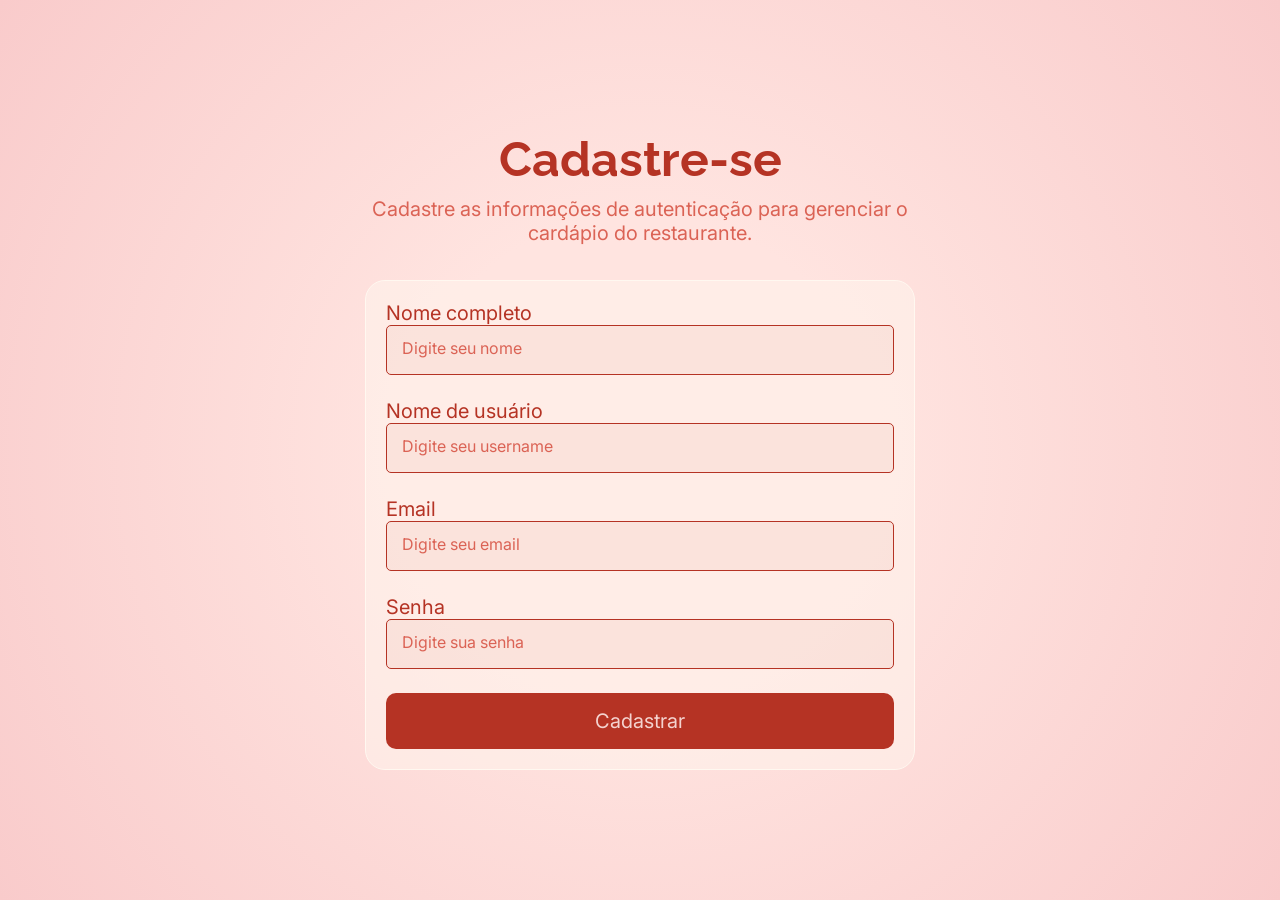
==== cadastro/index.html @ 7102d1e1 "Add cadastro" ====
<!DOCTYPE html>
<html lang="pt-br">
<head>
    <meta charset="UTF-8">
    <meta name="viewport" content="width=device-width, initial-scale=1.0">
    <link rel="preconnect" href="https://fonts.googleapis.com">
    <link rel="preconnect" href="https://fonts.gstatic.com" crossorigin>
    <link href="https://fonts.googleapis.com/css2?family=Inter:ital,opsz,wght@0,14..32,100..900;1,14..32,100..900&family=Raleway:ital,wght@0,100..900;1,100..900&display=swap" rel="stylesheet">
    <link rel="stylesheet" href="styles.css">
    <link rel="icon" type="image/svg+xml" href="../imagens/logo-favicon.svg">
    <title>Cadastro | Painel de Controle</title>
</head>
<body>
    <main>
        <header>
            <h1 id="instrucao1">Cadastre-se</h1>
            <p id="instrucao2">Cadastre as informações de autenticação para gerenciar o cardápio do restaurante.</p>
        </header>

        <section id="formulario">
            <form action="cadastrar.php" method="post">
                <div>
                    <label for="nome-completo">Nome completo</label>
                    <input type="text" name="nome-completo" id="nome-completo" class="campo" placeholder="Digite seu nome" autocomplete="name">
                </div>
                <br>
                <div>
                    <label for="username">Nome de usuário</label>
                    <input type="text" name="username" id="username" class="campo" placeholder="Digite seu username" autocomplete="username">
                </div>
                <br>
                <div>
                    <label for="email">Email</label>
                    <input type="email" name="email" id="email" class="campo" placeholder="Digite seu email" autocomplete="email">
                </div>
                <br>
                <div>
                    <label for="senha">Senha</label>
                    <input type="password" name="senha" id="senha" class="campo" placeholder="Digite sua senha" required>
                </div>
                <br>
                <button type="submit" id="botao">Cadastrar</button>
            </form>
        </section>
    </main>
</body>
</html>
---- cadastro/styles.css ----
* {
    box-sizing: border-box;
    margin: 0;
    padding: 0;
}

body {
    background: #F5E2CE;
    background: radial-gradient(circle, #FFE4E0 30%, #F9CBCB 100%);
    width: 100dvw;
    height: 100dvh;
    display: flex;
    flex-direction: column;
    justify-content: center;
    margin: auto;
    align-content: center;
    font-family: 'Inter', sans-serif;
}

main {    
    display: flex;
    flex-direction: column;
    gap: 35px;
}

header {
    width: 550px;
    margin: 0 auto;
    text-align: center;
    color: #B53324;
    display: flex;
    flex-direction: column;
    gap: 10px;
    & #instrucao1 {
        font-family: 'Raleway', sans-serif;
        font-size: 48px;
        font-weight: bold;
    }

    & #instrucao2 {
        color: #DB6355;
        font-size: 20px;
    }
}

section {
    font-size: 20px;
    padding: 20px;
    margin: 0 auto;
    width: 550px;
    border: 1px solid #FFF8F0;
    background-color: rgba(255, 248, 240, 0.5);
    border-radius: 20px;
    font-family: 'Inter', sans-serif;
}

label {
    color: #B53324;
}

.campo {
    width: 100%;
    border: 1px solid #B53324;
    background-color: rgba(181, 51, 36, 0.05);
    padding: 15px;
    height: 50px;
    border-radius: 5px;
    color: #B53324;
}

.campo::placeholder {
    color: #DB6355;
    font-family: 'Inter', sans-serif;
    font-size: 16px;
}

.campo:focus {
    border:2px solid #B53324;
    outline: none;
    transition: all 0.1s ease-in-out;
}

button {
   width: 100%; 
   height: 56px;
   background-color: #B53324;
   border: none;
   border-radius: 10px;
   color: #F4D3CF;
   font-family: 'Inter', sans-serif;
   font-size: 20px;
}

button:hover {
    filter: drop-shadow(0 0 0.5rem #B53324);
    transition: all 0.4s ease-in-out;
}
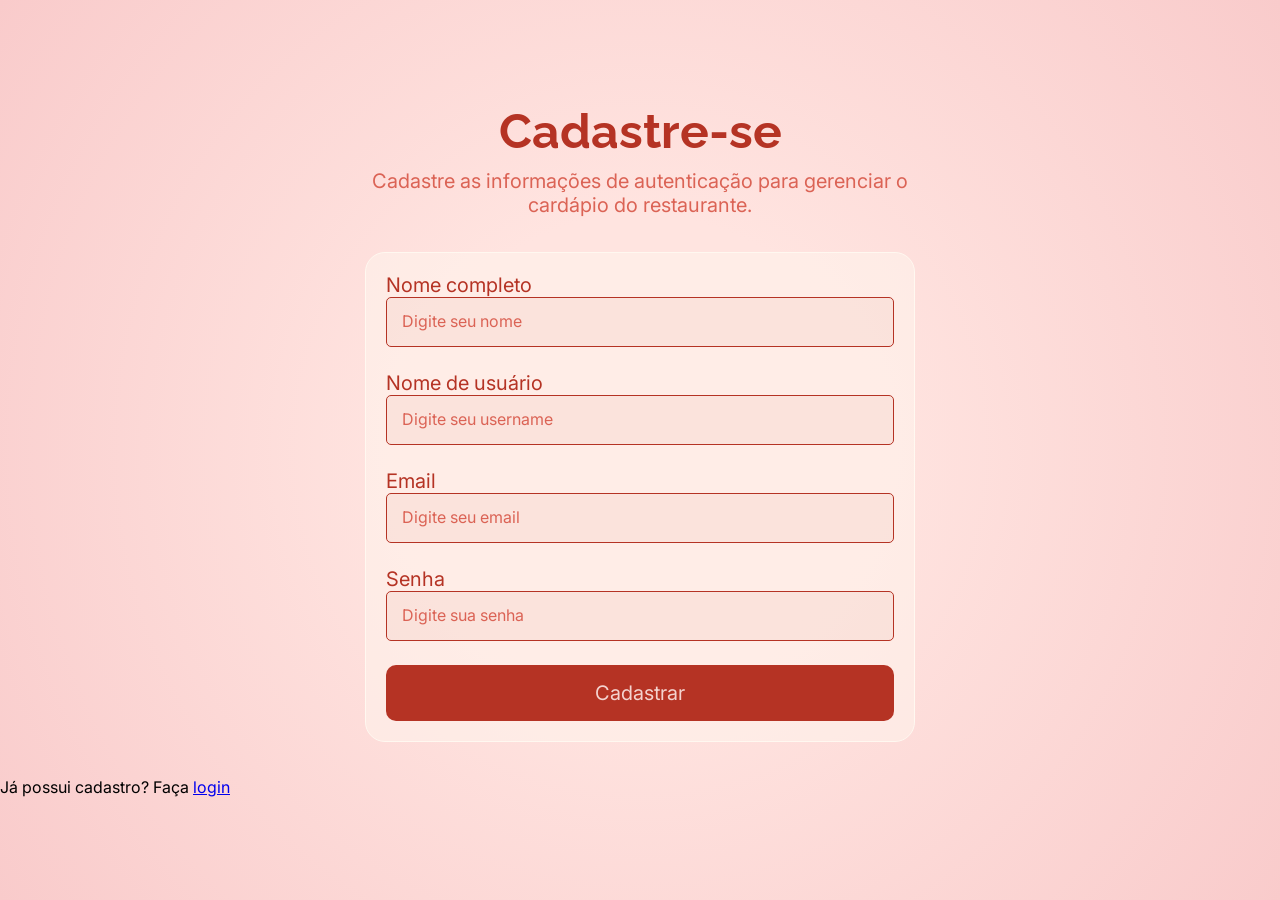
==== commit 6996e455: "Include login link for existing users Added a login instruction for existing users." ====
--- a/cadastro/index.html
+++ b/cadastro/index.html
@@ -42,6 +42,7 @@
                 <button type="submit" id="botao">Cadastrar</button>
             </form>
         </section>
+        <p id="instrucao3">Já possui cadastro? Faça <a href="../login/index.html">login</a></p>
     </main>
 </body>
-</html>+</html>
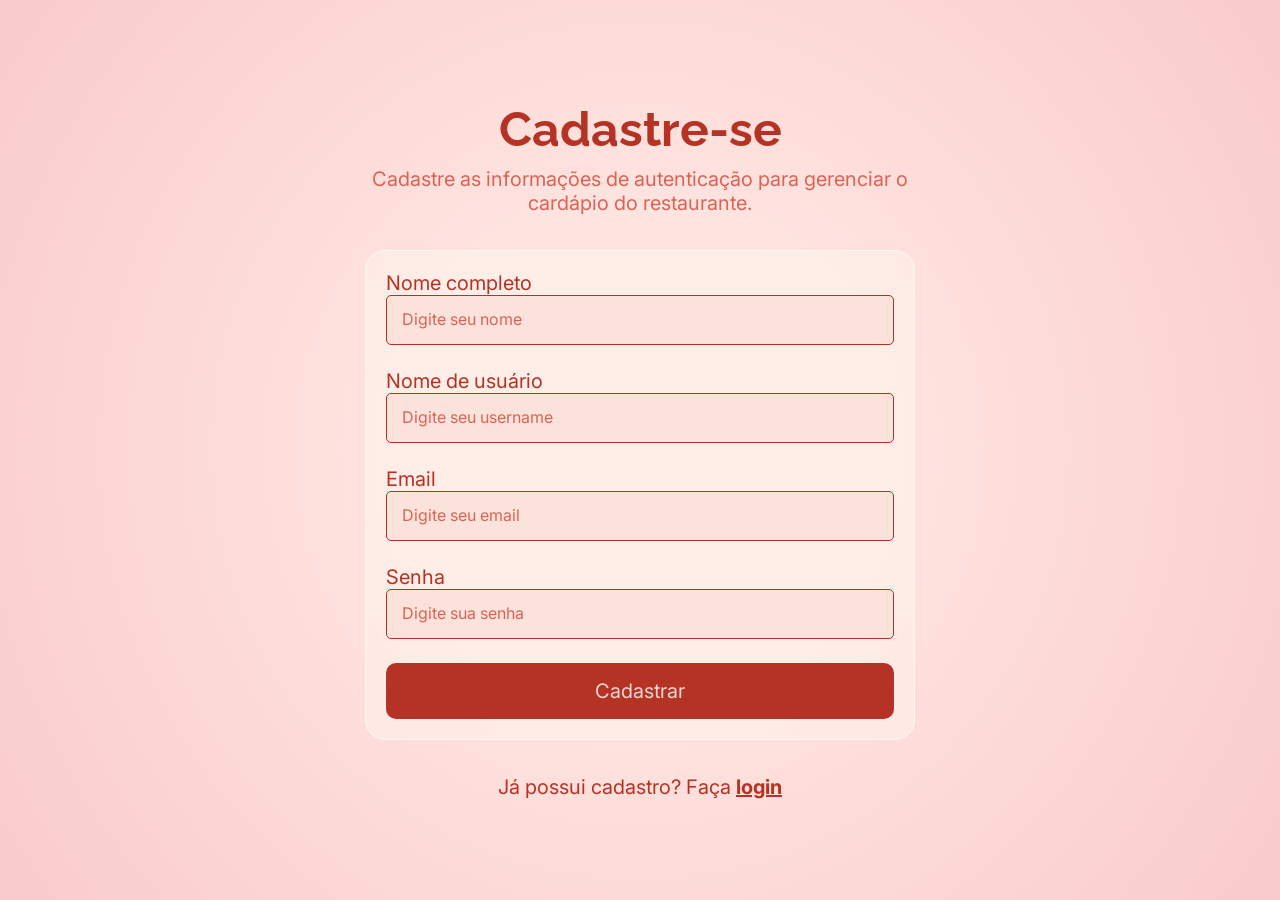
==== commit 7bbe2a75: "Make form fields required for user input Added 'required' attribute to input fields for better form " ====
--- a/cadastro/index.html
+++ b/cadastro/index.html
@@ -21,17 +21,17 @@
             <form action="cadastrar.php" method="post">
                 <div>
                     <label for="nome-completo">Nome completo</label>
-                    <input type="text" name="nome-completo" id="nome-completo" class="campo" placeholder="Digite seu nome" autocomplete="name">
+                    <input type="text" name="nome-completo" id="nome-completo" class="campo" placeholder="Digite seu nome" autocomplete="name" required>
                 </div>
                 <br>
                 <div>
                     <label for="username">Nome de usuário</label>
-                    <input type="text" name="username" id="username" class="campo" placeholder="Digite seu username" autocomplete="username">
+                    <input type="text" name="username" id="username" class="campo" placeholder="Digite seu username" autocomplete="username" required>
                 </div>
                 <br>
                 <div>
                     <label for="email">Email</label>
-                    <input type="email" name="email" id="email" class="campo" placeholder="Digite seu email" autocomplete="email">
+                    <input type="email" name="email" id="email" class="campo" placeholder="Digite seu email" autocomplete="email" required>
                 </div>
                 <br>
                 <div>
--- a/cadastro/styles.css
+++ b/cadastro/styles.css
@@ -21,6 +21,18 @@
     display: flex;
     flex-direction: column;
     gap: 35px;
+    justify-content: center;
+    align-items: center;
+
+    & #instrucao3 {
+        color: #B53324;
+        font-size: 20px;
+        
+        & a {
+            color: #B53324;
+            font-weight: bolder;
+        }
+    }
 }
 
 header {
@@ -94,4 +106,4 @@
 button:hover {
     filter: drop-shadow(0 0 0.5rem #B53324);
     transition: all 0.4s ease-in-out;
-}+}
